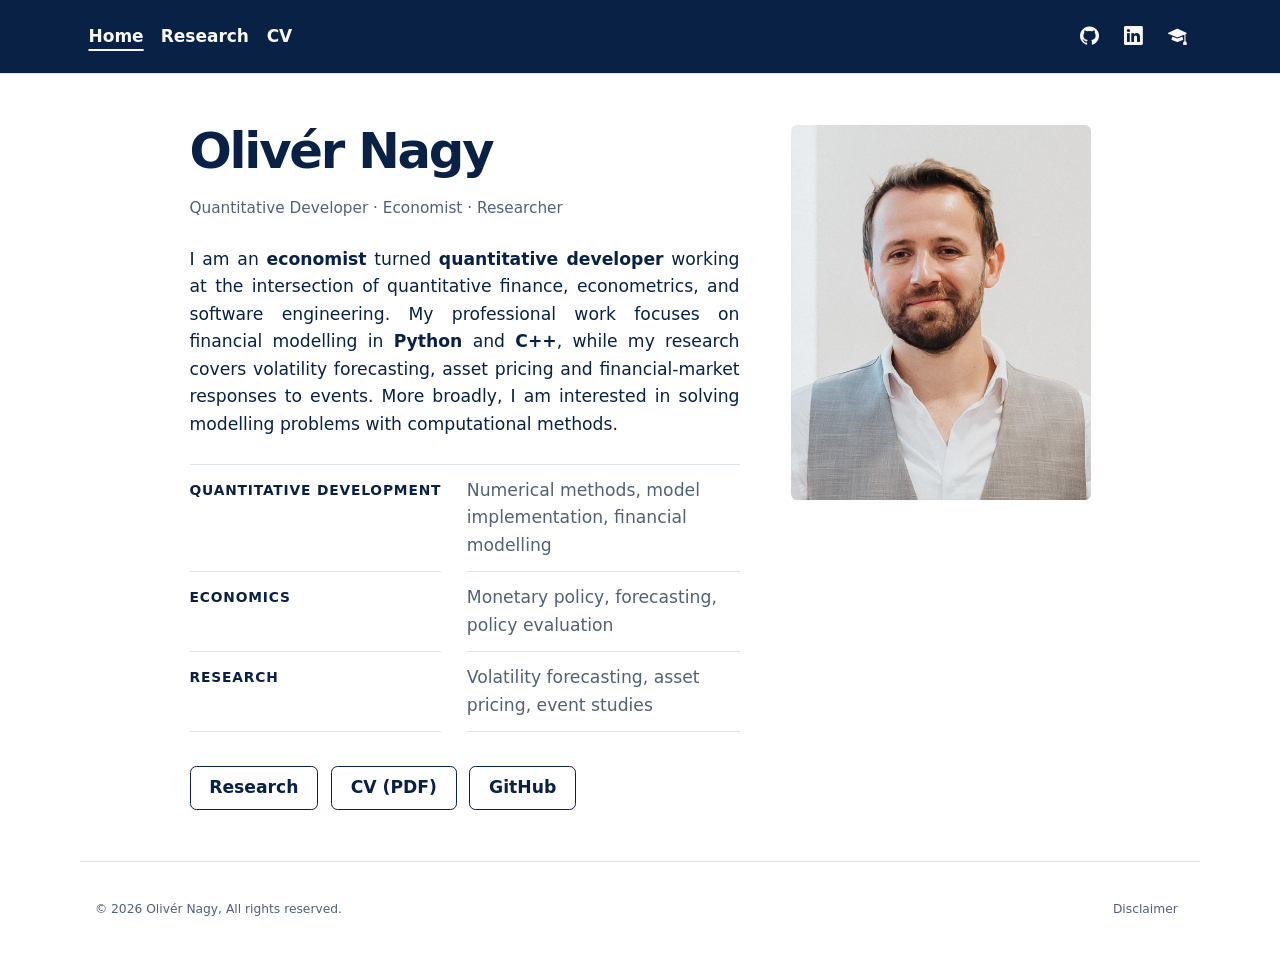
==== index.html @ 9554b564 "Built site for gh-pages" ====
<!DOCTYPE html>
<html xmlns="http://www.w3.org/1999/xhtml" lang="en" xml:lang="en"><head>

<meta charset="utf-8">
<meta name="generator" content="quarto-1.10.19">

<meta name="viewport" content="width=device-width, initial-scale=1.0, user-scalable=yes">


<title>Olivér Nagy | Quantitative Developer &amp; Economist</title>
<style>
/* Default styles provided by pandoc.
** See https://pandoc.org/MANUAL.html#variables-for-html for config info.
*/
span.smallcaps{font-variant: small-caps;}
div.columns{display: flex; gap: 1.5em;}
div.column{flex: auto;}
@media screen {
div.columns{gap: min(4vw, 1.5em);}
div.column{overflow-x: auto;}
}
div.hanging-indent{margin-left: 1.5em; text-indent: -1.5em;}
ul.task-list{list-style: none;}
ul.task-list li input[type="checkbox"] {
  width: 0.8em;
  margin: 0 0.8em 0.2em -1em; /* quarto-specific, see https://github.com/quarto-dev/quarto-cli/issues/4556 */ 
  vertical-align: middle;
}
</style>


<script src="site_libs/quarto-nav/quarto-nav.js"></script>
<script src="site_libs/quarto-nav/headroom.min.js"></script>
<link href="./images/favicon.png" rel="icon" type="image/png">
<script src="site_libs/clipboard/clipboard.min.js"></script>
<script src="site_libs/quarto-html/quarto.js" type="module"></script>
<script src="site_libs/quarto-html/tabsets/tabsets.js" type="module"></script>
<script src="site_libs/quarto-html/popper.min.js"></script>
<script src="site_libs/quarto-html/tippy.umd.min.js"></script>
<script src="site_libs/quarto-html/anchor.min.js"></script>
<link href="site_libs/quarto-html/tippy.css" rel="stylesheet">
<link href="site_libs/quarto-html/quarto-syntax-highlighting-036281043e48302f8f66bfde0e14c426.css" rel="stylesheet" id="quarto-text-highlighting-styles">
<script src="site_libs/bootstrap/bootstrap.min.js"></script>
<link href="site_libs/bootstrap/bootstrap-icons.css" rel="stylesheet">
<link href="site_libs/bootstrap/bootstrap-f3e8b009c665ebf3ce2ead5f940dc2d2.min.css" rel="stylesheet" append-hash="true" id="quarto-bootstrap" data-mode="light">
<script id="quarto-search-options" type="application/json">{
  "language": {
    "search-no-results-text": "No results",
    "search-matching-documents-text": "matching documents",
    "search-copy-link-title": "Copy link to search",
    "search-hide-matches-text": "Hide additional matches",
    "search-more-match-text": "more match in this document",
    "search-more-matches-text": "more matches in this document",
    "search-clear-button-title": "Clear",
    "search-text-placeholder": "",
    "search-detached-cancel-button-title": "Cancel",
    "search-submit-button-title": "Submit",
    "search-label": "Search"
  }
}</script>
<link rel="apple-touch-icon" href="./images/favicon.png">


</head>

<body class="nav-fixed fullcontent quarto-light">

<div id="quarto-search-results"></div>
  <header id="quarto-header" class="headroom fixed-top">
    <nav class="navbar navbar-expand-sm " data-bs-theme="dark">
      <div class="navbar-container container-fluid">
          <button class="navbar-toggler" type="button" data-bs-toggle="collapse" data-bs-target="#navbarCollapse" aria-controls="navbarCollapse" role="menu" aria-expanded="false" aria-label="Toggle navigation" onclick="if (window.quartoToggleHeadroom) { window.quartoToggleHeadroom(); }">
  <span class="navbar-toggler-icon"></span>
</button>
          <div class="collapse navbar-collapse" id="navbarCollapse">
            <ul class="navbar-nav navbar-nav-scroll me-auto">
  <li class="nav-item">
    <a class="nav-link active" href="./index.html" aria-current="page"> 
<span class="menu-text">Home</span></a>
  </li>  
  <li class="nav-item">
    <a class="nav-link" href="./research.html"> 
<span class="menu-text">Research</span></a>
  </li>  
  <li class="nav-item">
    <a class="nav-link" href="./files/oliver_nagy_cv.pdf"> 
<span class="menu-text">CV</span></a>
  </li>  
</ul>
            <ul class="navbar-nav navbar-nav-scroll ms-auto">
  <li class="nav-item compact">
    <a class="nav-link" href="https://github.com/naolipth"> <i class="bi bi-github" role="img" aria-label="GitHub">
</i> 
<span class="menu-text"></span></a>
  </li>  
  <li class="nav-item compact">
    <a class="nav-link" href="https://www.linkedin.com/in/olivernagy1/"> <i class="bi bi-linkedin" role="img" aria-label="LinkedIn">
</i> 
<span class="menu-text"></span></a>
  </li>  
  <li class="nav-item compact">
    <a class="nav-link" href="https://scholar.google.com/citations?user=aCQ6wv0AAAAJ"> <i class="bi bi-mortarboard-fill" role="img" aria-label="Google Scholar">
</i> 
<span class="menu-text"></span></a>
  </li>  
</ul>
          </div> <!-- /navcollapse -->
            <div class="quarto-navbar-tools">
</div>
      </div> <!-- /container-fluid -->
    </nav>
</header>
<!-- content -->
<div id="quarto-content" class="quarto-container page-layout-custom page-navbar">
<!-- sidebar -->
<!-- margin-sidebar -->
<!-- main -->




<div class="home-hero">
<section id="olivér-nagy" class="level1 home-hero__content">
<h1>Olivér Nagy</h1>
<div class="home-hero__role">
<p>Quantitative Developer · Economist · Researcher</p>
</div>
<p>I am an <strong>economist</strong> turned <strong>quantitative developer</strong> working at the intersection of quantitative finance, econometrics, and software engineering. My professional work focuses on financial modelling in <strong>Python</strong> and <strong>C++</strong>, while my research covers volatility forecasting, asset pricing and financial-market responses to events. More broadly, I am interested in solving modelling problems with computational methods.</p>
<div class="home-hero__focus">
<dl>
<dt>Quantitative development</dt>
<dd>
Numerical methods, model implementation, financial modelling
</dd>
<dt>Economics</dt>
<dd>
Monetary policy, forecasting, policy evaluation
</dd>
<dt>Research</dt>
<dd>
Volatility forecasting, asset pricing, event studies
</dd>
</dl>
</div>
<div class="home-hero__links">
<p><a href="./research.html">Research</a></p>
<p><a href="files/oliver_nagy_cv.pdf">CV (PDF)</a></p>
<p><a href="https://github.com/naolipth">GitHub</a></p>
</div>
</section>
<div class="home-hero__portrait">
<p><img src="images/picture_1.jpg" class="img-fluid" alt="Portrait of Olivér Nagy"></p>
</div>
</div>




<script id="quarto-html-after-body" type="application/javascript">
  window.document.addEventListener("DOMContentLoaded", function (event) {
    const icon = "";
    const anchorJS = new window.AnchorJS();
    anchorJS.options = {
      placement: 'right',
      icon: icon
    };
    anchorJS.add('.anchored');
    const isCodeAnnotation = (el) => {
      for (const clz of el.classList) {
        if (clz.startsWith('code-annotation-')) {                     
          return true;
        }
      }
      return false;
    }
    const onCopySuccess = function(e) {
      // button target
      const button = e.trigger;
      // don't keep focus
      button.blur();
      // flash "checked"
      button.classList.add('code-copy-button-checked');
      var currentTitle = button.getAttribute("title");
      button.setAttribute("title", "Copied!");
      let tooltip;
      if (window.bootstrap) {
        button.setAttribute("data-bs-toggle", "tooltip");
        button.setAttribute("data-bs-placement", "left");
        button.setAttribute("data-bs-title", "Copied!");
        tooltip = new bootstrap.Tooltip(button, 
          { trigger: "manual", 
            customClass: "code-copy-button-tooltip",
            offset: [0, -8]});
        tooltip.show();    
      }
      setTimeout(function() {
        if (tooltip) {
          tooltip.hide();
          button.removeAttribute("data-bs-title");
          button.removeAttribute("data-bs-toggle");
          button.removeAttribute("data-bs-placement");
        }
        button.setAttribute("title", currentTitle);
        button.classList.remove('code-copy-button-checked');
      }, 1000);
      // clear code selection
      e.clearSelection();
    }
    const getTextToCopy = function(trigger) {
      const outerScaffold = trigger.parentElement.cloneNode(true);
      const codeEl = outerScaffold.querySelector('code');
      for (const childEl of codeEl.children) {
        if (isCodeAnnotation(childEl)) {
          childEl.remove();
        }
      }
      return codeEl.innerText;
    }
    const clipboard = new window.ClipboardJS('.code-copy-button:not([data-in-quarto-modal])', {
      text: getTextToCopy
    });
    clipboard.on('success', onCopySuccess);
    if (window.document.getElementById('quarto-embedded-source-code-modal')) {
      const clipboardModal = new window.ClipboardJS('.code-copy-button[data-in-quarto-modal]', {
        text: getTextToCopy,
        container: window.document.getElementById('quarto-embedded-source-code-modal')
      });
      clipboardModal.on('success', onCopySuccess);
    }
      var localhostRegex = new RegExp(/^(?:http|https):\/\/localhost\:?[0-9]*\//);
      var mailtoRegex = new RegExp(/^mailto:/);
        var filterRegex = new RegExp("https:\/\/naolipth\.github\.io");
      var isInternal = (href) => {
          return filterRegex.test(href) || localhostRegex.test(href) || mailtoRegex.test(href);
      }
      // Inspect non-navigation links and adorn them if external
     var links = window.document.querySelectorAll('a[href]:not(.nav-link):not(.navbar-brand):not(.toc-action):not(.sidebar-link):not(.sidebar-item-toggle):not(.pagination-link):not(.no-external):not([aria-hidden]):not(.dropdown-item):not(.quarto-navigation-tool):not(.about-link)');
      for (var i=0; i<links.length; i++) {
        const link = links[i];
        if (!isInternal(link.href)) {
          // undo the damage that might have been done by quarto-nav.js in the case of
          // links that we want to consider external
          if (link.dataset.originalHref !== undefined) {
            link.href = link.dataset.originalHref;
          }
        }
      }
    function tippyHover(el, contentFn, onTriggerFn, onUntriggerFn) {
      const config = {
        allowHTML: true,
        maxWidth: 500,
        delay: 100,
        arrow: false,
        appendTo: function(el) {
            return el.parentElement;
        },
        interactive: true,
        interactiveBorder: 10,
        theme: 'quarto',
        placement: 'bottom-start',
      };
      if (contentFn) {
        config.content = contentFn;
      }
      if (onTriggerFn) {
        config.onTrigger = onTriggerFn;
      }
      if (onUntriggerFn) {
        config.onUntrigger = onUntriggerFn;
      }
      window.tippy(el, config); 
    }
    const noterefs = window.document.querySelectorAll('a[role="doc-noteref"]');
    for (var i=0; i<noterefs.length; i++) {
      const ref = noterefs[i];
      tippyHover(ref, function() {
        // use id or data attribute instead here
        let href = ref.getAttribute('data-footnote-href') || ref.getAttribute('href');
        try { href = new URL(href).hash; } catch {}
        const id = href.replace(/^#\/?/, "");
        const note = window.document.getElementById(id);
        if (note) {
          return note.innerHTML;
        } else {
          return "";
        }
      });
    }
    const xrefs = window.document.querySelectorAll('a.quarto-xref');
    const processXRef = (id, note) => {
      // Strip column container classes
      const stripColumnClz = (el) => {
        el.classList.remove("page-full", "page-columns");
        if (el.children) {
          for (const child of el.children) {
            stripColumnClz(child);
          }
        }
      }
      stripColumnClz(note)
      if (id === null || id.startsWith('sec-')) {
        // Special case sections, only their first couple elements
        const container = document.createElement("div");
        if (note.children && note.children.length > 2) {
          container.appendChild(note.children[0].cloneNode(true));
          for (let i = 1; i < note.children.length; i++) {
            const child = note.children[i];
            if (child.tagName === "P" && child.innerText === "") {
              continue;
            } else {
              container.appendChild(child.cloneNode(true));
              break;
            }
          }
          if (window.Quarto?.typesetMath) {
            window.Quarto.typesetMath(container);
          }
          return container.innerHTML
        } else {
          if (window.Quarto?.typesetMath) {
            window.Quarto.typesetMath(note);
          }
          return note.innerHTML;
        }
      } else {
        // Remove any anchor links if they are present
        const anchorLink = note.querySelector('a.anchorjs-link');
        if (anchorLink) {
          anchorLink.remove();
        }
        if (window.Quarto?.typesetMath) {
          window.Quarto.typesetMath(note);
        }
        if (note.classList.contains("callout")) {
          return note.outerHTML;
        } else {
          return note.innerHTML;
        }
      }
    }
    for (var i=0; i<xrefs.length; i++) {
      const xref = xrefs[i];
      tippyHover(xref, undefined, function(instance) {
        instance.disable();
        let url = xref.getAttribute('href');
        let hash = undefined; 
        if (url.startsWith('#')) {
          hash = url;
        } else {
          try { hash = new URL(url).hash; } catch {}
        }
        if (hash) {
          const id = hash.replace(/^#\/?/, "");
          const note = window.document.getElementById(id);
          if (note !== null) {
            try {
              const html = processXRef(id, note.cloneNode(true));
              instance.setContent(html);
            } finally {
              instance.enable();
              instance.show();
            }
          } else {
            // See if we can fetch this
            fetch(url.split('#')[0])
            .then(res => res.text())
            .then(html => {
              const parser = new DOMParser();
              const htmlDoc = parser.parseFromString(html, "text/html");
              const note = htmlDoc.getElementById(id);
              if (note !== null) {
                const html = processXRef(id, note);
                instance.setContent(html);
              } 
            }).finally(() => {
              instance.enable();
              instance.show();
            });
          }
        } else {
          // See if we can fetch a full url (with no hash to target)
          // This is a special case and we should probably do some content thinning / targeting
          fetch(url)
          .then(res => res.text())
          .then(html => {
            const parser = new DOMParser();
            const htmlDoc = parser.parseFromString(html, "text/html");
            const note = htmlDoc.querySelector('main.content');
            if (note !== null) {
              // This should only happen for chapter cross references
              // (since there is no id in the URL)
              // remove the first header
              if (note.children.length > 0 && note.children[0].tagName === "HEADER") {
                note.children[0].remove();
              }
              const html = processXRef(null, note);
              instance.setContent(html);
            } 
          }).finally(() => {
            instance.enable();
            instance.show();
          });
        }
      }, function(instance) {
      });
    }
        let selectedAnnoteEl;
        const selectorForAnnotation = ( cell, annotation) => {
          let cellAttr = 'data-code-cell="' + cell + '"';
          let lineAttr = 'data-code-annotation="' +  annotation + '"';
          const selector = 'span[' + cellAttr + '][' + lineAttr + ']';
          return selector;
        }
        const selectCodeLines = (annoteEl) => {
          const doc = window.document;
          const targetCell = annoteEl.getAttribute("data-target-cell");
          const targetAnnotation = annoteEl.getAttribute("data-target-annotation");
          const annoteSpan = window.document.querySelector(selectorForAnnotation(targetCell, targetAnnotation));
          const lines = annoteSpan.getAttribute("data-code-lines").split(",");
          const lineIds = lines.map((line) => {
            return targetCell + "-" + line;
          })
          let top = null;
          let height = null;
          let parent = null;
          if (lineIds.length > 0) {
              //compute the position of the single el (top and bottom and make a div)
              const el = window.document.getElementById(lineIds[0]);
              top = el.offsetTop;
              height = el.offsetHeight;
              parent = el.parentElement.parentElement;
            if (lineIds.length > 1) {
              const lastEl = window.document.getElementById(lineIds[lineIds.length - 1]);
              const bottom = lastEl.offsetTop + lastEl.offsetHeight;
              height = bottom - top;
            }
            if (top !== null && height !== null && parent !== null) {
              // cook up a div (if necessary) and position it 
              let div = window.document.getElementById("code-annotation-line-highlight");
              if (div === null) {
                div = window.document.createElement("div");
                div.setAttribute("id", "code-annotation-line-highlight");
                div.style.position = 'absolute';
                parent.appendChild(div);
              }
              div.style.top = top - 2 + "px";
              div.style.height = height + 4 + "px";
              div.style.left = 0;
              let gutterDiv = window.document.getElementById("code-annotation-line-highlight-gutter");
              if (gutterDiv === null) {
                gutterDiv = window.document.createElement("div");
                gutterDiv.setAttribute("id", "code-annotation-line-highlight-gutter");
                gutterDiv.style.position = 'absolute';
                const codeCell = window.document.getElementById(targetCell);
                const gutter = codeCell.querySelector('.code-annotation-gutter');
                gutter.appendChild(gutterDiv);
              }
              gutterDiv.style.top = top - 2 + "px";
              gutterDiv.style.height = height + 4 + "px";
            }
            selectedAnnoteEl = annoteEl;
          }
        };
        const unselectCodeLines = () => {
          const elementsIds = ["code-annotation-line-highlight", "code-annotation-line-highlight-gutter"];
          elementsIds.forEach((elId) => {
            const div = window.document.getElementById(elId);
            if (div) {
              div.remove();
            }
          });
          selectedAnnoteEl = undefined;
        };
          // Handle positioning of the toggle
      window.addEventListener(
        "resize",
        throttle(() => {
          elRect = undefined;
          if (selectedAnnoteEl) {
            selectCodeLines(selectedAnnoteEl);
          }
        }, 10)
      );
      function throttle(fn, ms) {
      let throttle = false;
      let timer;
        return (...args) => {
          if(!throttle) { // first call gets through
              fn.apply(this, args);
              throttle = true;
          } else { // all the others get throttled
              if(timer) clearTimeout(timer); // cancel #2
              timer = setTimeout(() => {
                fn.apply(this, args);
                timer = throttle = false;
              }, ms);
          }
        };
      }
        // Attach click handler to the DT
        const annoteDls = window.document.querySelectorAll('dt[data-target-cell]');
        for (const annoteDlNode of annoteDls) {
          annoteDlNode.addEventListener('click', (event) => {
            const clickedEl = event.target;
            if (clickedEl !== selectedAnnoteEl) {
              unselectCodeLines();
              const activeEl = window.document.querySelector('dt[data-target-cell].code-annotation-active');
              if (activeEl) {
                activeEl.classList.remove('code-annotation-active');
              }
              selectCodeLines(clickedEl);
              clickedEl.classList.add('code-annotation-active');
            } else {
              // Unselect the line
              unselectCodeLines();
              clickedEl.classList.remove('code-annotation-active');
            }
          });
        }
    const findCites = (el) => {
      const parentEl = el.parentElement;
      if (parentEl) {
        const cites = parentEl.dataset.cites;
        if (cites) {
          return {
            el,
            cites: cites.split(' ')
          };
        } else {
          return findCites(el.parentElement)
        }
      } else {
        return undefined;
      }
    };
    var bibliorefs = window.document.querySelectorAll('a[role="doc-biblioref"]');
    for (var i=0; i<bibliorefs.length; i++) {
      const ref = bibliorefs[i];
      const citeInfo = findCites(ref);
      if (citeInfo) {
        tippyHover(citeInfo.el, function() {
          var popup = window.document.createElement('div');
          citeInfo.cites.forEach(function(cite) {
            var citeDiv = window.document.createElement('div');
            citeDiv.classList.add('hanging-indent');
            citeDiv.classList.add('csl-entry');
            var biblioDiv = window.document.getElementById('ref-' + cite);
            if (biblioDiv) {
              citeDiv.innerHTML = biblioDiv.innerHTML;
            }
            popup.appendChild(citeDiv);
          });
          return popup.innerHTML;
        });
      }
    }
  });
  </script>
</div> <!-- /content -->
<footer class="footer">
  <div class="nav-footer">
    <div class="nav-footer-left">
<p>© <span id="copyright-year"></span> Olivér Nagy, All rights reserved.</p>
</div>   
    <div class="nav-footer-center">
      &nbsp;
    </div>
    <div class="nav-footer-right">
      <ul class="footer-items list-unstyled">
    <li class="nav-item">
    <a class="nav-link" href="./disclaimer.html">
<p>Disclaimer</p>
</a>
  </li>  
</ul>
    </div>
  </div>
</footer>
<script>
  document.getElementById("copyright-year").textContent =
    new Date().getFullYear();
</script>




</body></html>
---- site_libs/quarto-html/tippy.css ----
.tippy-box[data-animation=fade][data-state=hidden]{opacity:0}[data-tippy-root]{max-width:calc(100vw - 10px)}.tippy-box{position:relative;background-color:#333;color:#fff;border-radius:4px;font-size:14px;line-height:1.4;white-space:normal;outline:0;transition-property:transform,visibility,opacity}.tippy-box[data-placement^=top]>.tippy-arrow{bottom:0}.tippy-box[data-placement^=top]>.tippy-arrow:before{bottom:-7px;left:0;border-width:8px 8px 0;border-top-color:initial;transform-origin:center top}.tippy-box[data-placement^=bottom]>.tippy-arrow{top:0}.tippy-box[data-placement^=bottom]>.tippy-arrow:before{top:-7px;left:0;border-width:0 8px 8px;border-bottom-color:initial;transform-origin:center bottom}.tippy-box[data-placement^=left]>.tippy-arrow{right:0}.tippy-box[data-placement^=left]>.tippy-arrow:before{border-width:8px 0 8px 8px;border-left-color:initial;right:-7px;transform-origin:center left}.tippy-box[data-placement^=right]>.tippy-arrow{left:0}.tippy-box[data-placement^=right]>.tippy-arrow:before{left:-7px;border-width:8px 8px 8px 0;border-right-color:initial;transform-origin:center right}.tippy-box[data-inertia][data-state=visible]{transition-timing-function:cubic-bezier(.54,1.5,.38,1.11)}.tippy-arrow{width:16px;height:16px;color:#333}.tippy-arrow:before{content:"";position:absolute;border-color:transparent;border-style:solid}.tippy-content{position:relative;padding:5px 9px;z-index:1}
---- site_libs/quarto-html/quarto-syntax-highlighting-036281043e48302f8f66bfde0e14c426.css ----
/* quarto syntax highlight colors */
:root {
  --quarto-hl-ot-color: #003B4F;
  --quarto-hl-at-color: #657422;
  --quarto-hl-ss-color: #20794D;
  --quarto-hl-an-color: #5E5E5E;
  --quarto-hl-fu-color: #4758AB;
  --quarto-hl-st-color: #20794D;
  --quarto-hl-cf-color: #003B4F;
  --quarto-hl-op-color: #5E5E5E;
  --quarto-hl-er-color: #AD0000;
  --quarto-hl-bn-color: #AD0000;
  --quarto-hl-al-color: #AD0000;
  --quarto-hl-va-color: #111111;
  --quarto-hl-bu-color: inherit;
  --quarto-hl-ex-color: inherit;
  --quarto-hl-pp-color: #AD0000;
  --quarto-hl-in-color: #5E5E5E;
  --quarto-hl-vs-color: #20794D;
  --quarto-hl-wa-color: #5E5E5E;
  --quarto-hl-do-color: #5E5E5E;
  --quarto-hl-im-color: #00769E;
  --quarto-hl-ch-color: #20794D;
  --quarto-hl-dt-color: #AD0000;
  --quarto-hl-fl-color: #AD0000;
  --quarto-hl-co-color: #5E5E5E;
  --quarto-hl-cv-color: #5E5E5E;
  --quarto-hl-cn-color: #8f5902;
  --quarto-hl-sc-color: #5E5E5E;
  --quarto-hl-dv-color: #AD0000;
  --quarto-hl-kw-color: #003B4F;
}

/* other quarto variables */
:root {
  --quarto-font-monospace: "SFMono-Regular", Consolas, "Liberation Mono", monospace;
}

/* syntax highlight based on Pandoc's rules */
pre > code.sourceCode > span {
  color: #003B4F;
}

code.sourceCode > span {
  color: #003B4F;
}

div.sourceCode,
div.sourceCode pre.sourceCode {
  color: #003B4F;
}

/* Normal */
code span {
  color: #003B4F;
}

/* Alert */
code span.al {
  color: #AD0000;
  font-style: inherit;
}

/* Annotation */
code span.an {
  color: #5E5E5E;
  font-style: inherit;
}

/* Attribute */
code span.at {
  color: #657422;
  font-style: inherit;
}

/* BaseN */
code span.bn {
  color: #AD0000;
  font-style: inherit;
}

/* BuiltIn */
code span.bu {
  font-style: inherit;
}

/* ControlFlow */
code span.cf {
  color: #003B4F;
  font-weight: bold;
  font-style: inherit;
}

/* Char */
code span.ch {
  color: #20794D;
  font-style: inherit;
}

/* Constant */
code span.cn {
  color: #8f5902;
  font-style: inherit;
}

/* Comment */
code span.co {
  color: #5E5E5E;
  font-style: inherit;
}

/* CommentVar */
code span.cv {
  color: #5E5E5E;
  font-style: italic;
}

/* Documentation */
code span.do {
  color: #5E5E5E;
  font-style: italic;
}

/* DataType */
code span.dt {
  color: #AD0000;
  font-style: inherit;
}

/* DecVal */
code span.dv {
  color: #AD0000;
  font-style: inherit;
}

/* Error */
code span.er {
  color: #AD0000;
  font-style: inherit;
}

/* Extension */
code span.ex {
  font-style: inherit;
}

/* Float */
code span.fl {
  color: #AD0000;
  font-style: inherit;
}

/* Function */
code span.fu {
  color: #4758AB;
  font-style: inherit;
}

/* Import */
code span.im {
  color: #00769E;
  font-style: inherit;
}

/* Information */
code span.in {
  color: #5E5E5E;
  font-style: inherit;
}

/* Keyword */
code span.kw {
  color: #003B4F;
  font-weight: bold;
  font-style: inherit;
}

/* Operator */
code span.op {
  color: #5E5E5E;
  font-style: inherit;
}

/* Other */
code span.ot {
  color: #003B4F;
  font-style: inherit;
}

/* Preprocessor */
code span.pp {
  color: #AD0000;
  font-style: inherit;
}

/* SpecialChar */
code span.sc {
  color: #5E5E5E;
  font-style: inherit;
}

/* SpecialString */
code span.ss {
  color: #20794D;
  font-style: inherit;
}

/* String */
code span.st {
  color: #20794D;
  font-style: inherit;
}

/* Variable */
code span.va {
  color: #111111;
  font-style: inherit;
}

/* VerbatimString */
code span.vs {
  color: #20794D;
  font-style: inherit;
}

/* Warning */
code span.wa {
  color: #5E5E5E;
  font-style: italic;
}

.prevent-inlining {
  content: "</";
}

/*# sourceMappingURL=8d3e5ae27f78fb10b44740ce85f519a3.css.map */
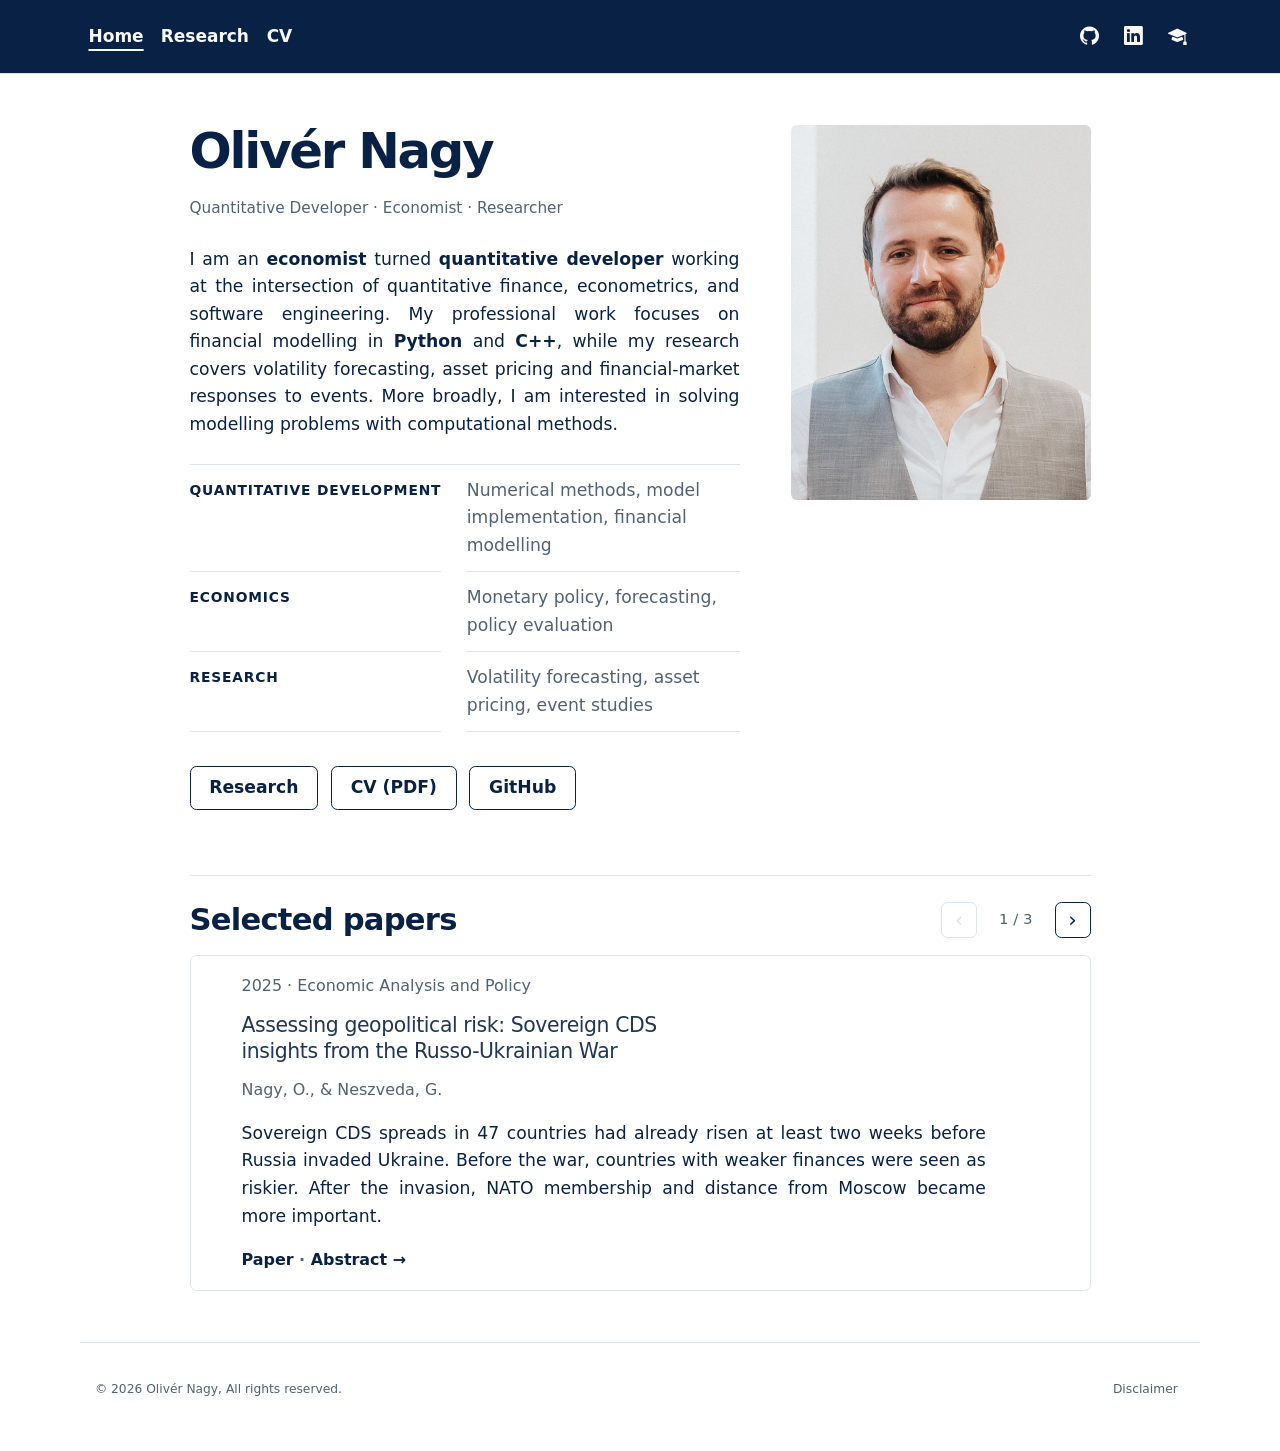
==== commit ae08f42b: "Built site for gh-pages" ====
--- a/index.html
+++ b/index.html
@@ -42,7 +42,7 @@
 <link href="site_libs/quarto-html/quarto-syntax-highlighting-036281043e48302f8f66bfde0e14c426.css" rel="stylesheet" id="quarto-text-highlighting-styles">
 <script src="site_libs/bootstrap/bootstrap.min.js"></script>
 <link href="site_libs/bootstrap/bootstrap-icons.css" rel="stylesheet">
-<link href="site_libs/bootstrap/bootstrap-f3e8b009c665ebf3ce2ead5f940dc2d2.min.css" rel="stylesheet" append-hash="true" id="quarto-bootstrap" data-mode="light">
+<link href="site_libs/bootstrap/bootstrap-16c7cebd8f041293cda33dd1f3eb3cd8.min.css" rel="stylesheet" append-hash="true" id="quarto-bootstrap" data-mode="light">
 <script id="quarto-search-options" type="application/json">{
   "language": {
     "search-no-results-text": "No results",
@@ -151,6 +151,85 @@
 <div class="home-hero__portrait">
 <p><img src="images/picture_1.jpg" class="img-fluid" alt="Portrait of Olivér Nagy"></p>
 </div>
+</div>
+<div id="selected-publications">
+<section class="selected-research" aria-roledescription="carousel" aria-labelledby="selected-research-title">
+<div class="selected-research__header">
+<h2 id="selected-research-title" class="selected-research__title">Selected papers</h2>
+<div class="selected-research__controls" hidden="">
+<button type="button" class="selected-research__step" aria-label="Previous paper" disabled="">‹</button>
+<span class="selected-research__count" aria-live="polite">1 / 3</span>
+<button type="button" class="selected-research__step" aria-label="Next paper">›</button>
+</div>
+</div>
+<div class="selected-research__track" tabindex="0" aria-label="Papers">
+<div class="selected-paper" role="group" aria-roledescription="slide" aria-label="1 of 3">
+<p class="selected-paper__meta">2025 · Economic Analysis and Policy</p>
+<h3 class="selected-paper__title"><a href="https://doi.org/10.1016/j.eap.2025.02.027">Assessing
+geopolitical risk: Sovereign <span>CDS</span> insights from the
+<span>Russo-Ukrainian War</span></a></h3>
+<p class="selected-paper__authors">Nagy, O., &amp; Neszveda, G.</p>
+<div class="selected-paper__summary"><p>Sovereign CDS spreads in 47 countries had already risen at least two
+weeks before Russia invaded Ukraine. Before the war, countries with
+weaker finances were seen as riskier. After the invasion, NATO
+membership and distance from Moscow became more important.</p></div>
+<p class="selected-paper__links"><a href="https://doi.org/10.1016/j.eap.2025.02.027">Paper</a><span aria-hidden="true"> · </span><a href="research.html?open=abstract#pub-nagy2025geopolitical">Abstract →</a></p>
+</div>
+<div class="selected-paper" role="group" aria-roledescription="slide" aria-label="2 of 3">
+<p class="selected-paper__meta">2025 · Financial and Economic Review</p>
+<h3 class="selected-paper__title"><a href="https://doi.org/10.33893/FER.24.3.52">Inflation and
+uncertainty: Evidence from <span class="nocase">GARCH-MIDAS-in-Mean</span> modelling</a></h3>
+<p class="selected-paper__authors">Chen, C., Barkó, T., &amp; Nagy, O.</p>
+<div class="selected-paper__summary"><p>Does higher inflation make it harder to predict what will happen
+next? In the UK, long-term uncertainty is more important than short-term
+ups and downs. Sudden jumps in inflation have little effect on
+short-term uncertainty.</p></div>
+<p class="selected-paper__links"><a href="https://doi.org/10.33893/FER.24.3.52">Paper</a><span aria-hidden="true"> · </span><a href="research.html?open=abstract#pub-chen2025inflation">Abstract →</a></p>
+</div>
+<div class="selected-paper" role="group" aria-roledescription="slide" aria-label="3 of 3">
+<p class="selected-paper__meta">2023 · Finance Research Letters</p>
+<h3 class="selected-paper__title"><a href="https://doi.org/10.1016/j.frl.2023.104301">Expect the
+unexpected: Did the equity markets anticipate the <span>Russo-Ukrainian
+War</span>?</a></h3>
+<p class="selected-paper__authors">Granát, M. P., Lehmann, K., Nagy, O., &amp; Neszveda, G.</p>
+<div class="selected-paper__summary"><p>Equity markets exhibited reactions to the Russian invasion of Ukraine
+at least 50 days prior to the event. Among the 62 observed markets, only
+approximately one-third of the available information was built into the
+stock prices on the day of the invasion.</p></div>
+<p class="selected-paper__links"><a href="https://doi.org/10.1016/j.frl.2023.104301">Paper</a><span aria-hidden="true"> · </span><a href="research.html?open=abstract#pub-granat2023expect">Abstract →</a></p>
+</div>
+</div>
+</section>
+<script>
+// Home page: steps the Selected papers row one card at a time.
+document.querySelectorAll('.selected-research').forEach((section) => {
+  const track = section.querySelector('.selected-research__track');
+  const cards = track.children;
+  if (cards.length < 2) return;
+  const [prev, next] = section.querySelectorAll('.selected-research__step');
+  const count = section.querySelector('.selected-research__count');
+  const behavior = matchMedia('(prefers-reduced-motion: reduce)').matches ? 'auto' : 'smooth';
+  // One step is a card's width plus the gap.
+  const step = () => cards[1].offsetLeft - cards[0].offsetLeft;
+
+  // Counter and buttons follow the scroll position, whether stepped, swiped or tabbed.
+  const update = () => {
+    const i = Math.round(track.scrollLeft / step());
+    count.textContent = `${i + 1} / ${cards.length}`;
+    prev.disabled = i === 0;
+    next.disabled = i === cards.length - 1;
+  };
+
+  prev.addEventListener('click', () => track.scrollBy({left: -step(), behavior}));
+  next.addEventListener('click', () => track.scrollBy({left: step(), behavior}));
+  track.addEventListener('scroll', update, {passive: true});
+
+  // Controls appear, and the scrollbar hides, only once this has run.
+  section.classList.add('is-enhanced');
+  section.querySelector('.selected-research__controls').hidden = false;
+  update();
+});
+</script>
 </div>
 
 
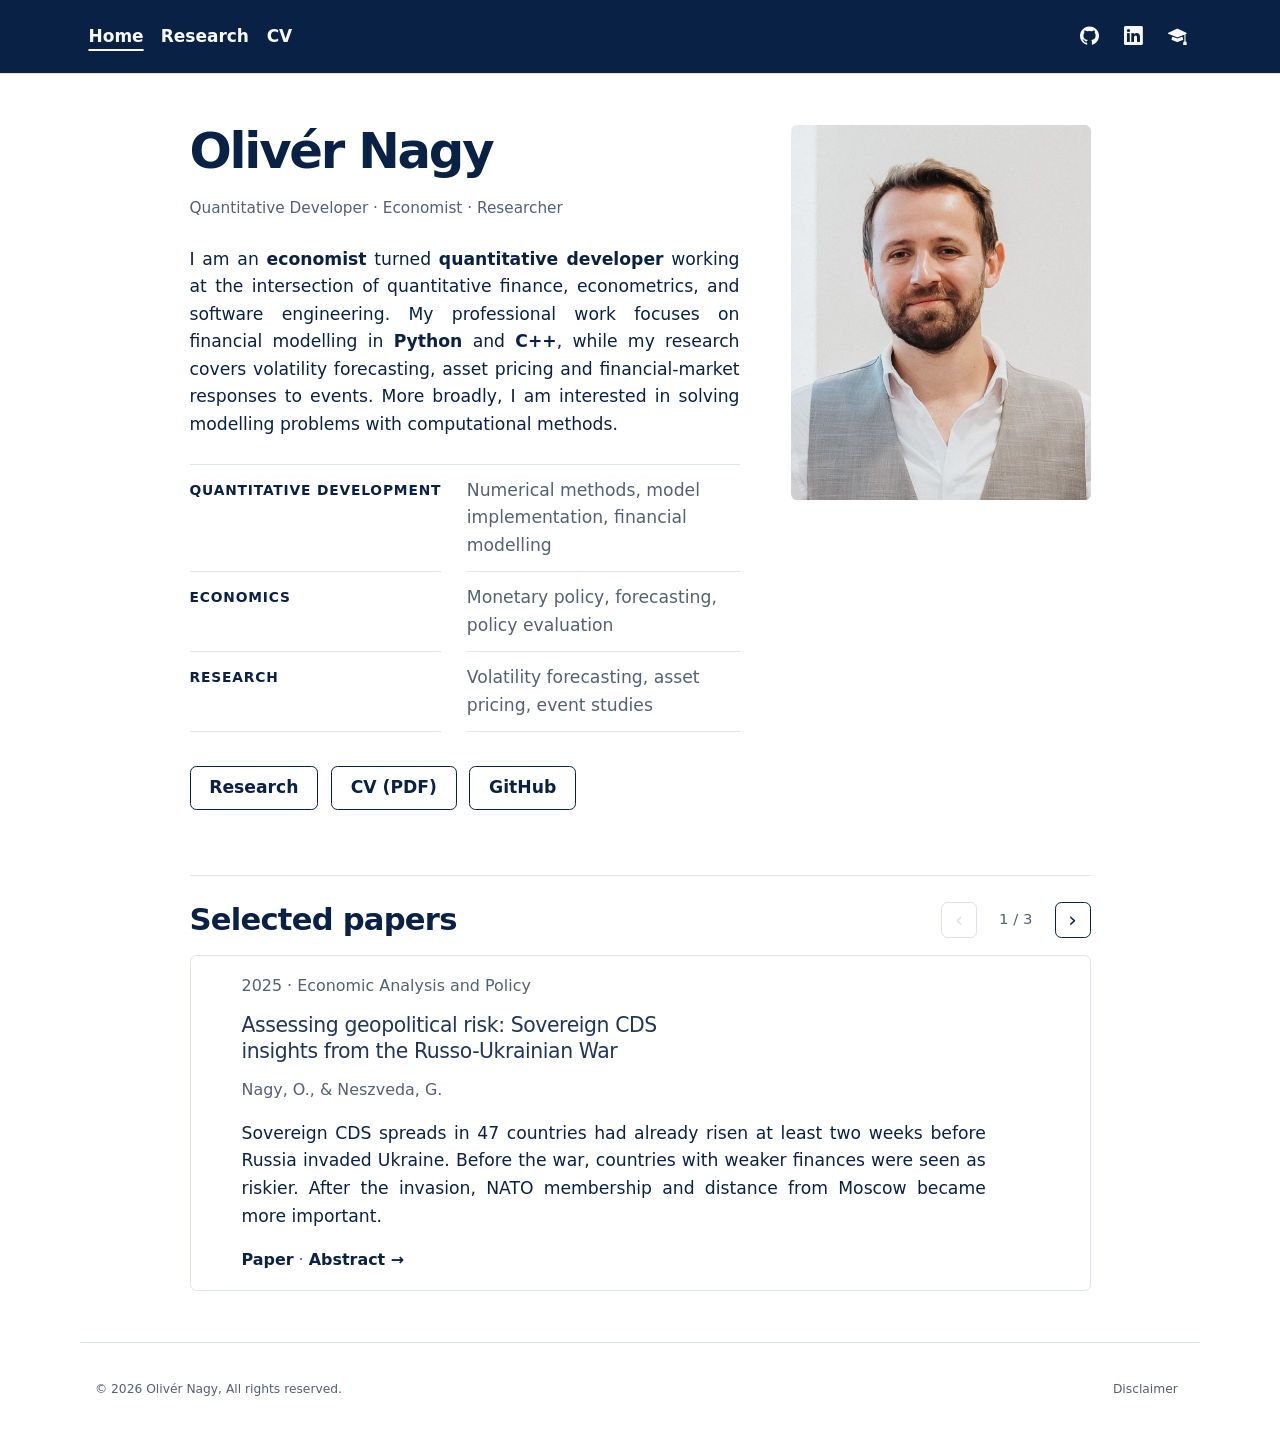
==== commit ee5c1c67: "Built site for gh-pages" ====
--- a/index.html
+++ b/index.html
@@ -42,7 +42,7 @@
 <link href="site_libs/quarto-html/quarto-syntax-highlighting-036281043e48302f8f66bfde0e14c426.css" rel="stylesheet" id="quarto-text-highlighting-styles">
 <script src="site_libs/bootstrap/bootstrap.min.js"></script>
 <link href="site_libs/bootstrap/bootstrap-icons.css" rel="stylesheet">
-<link href="site_libs/bootstrap/bootstrap-16c7cebd8f041293cda33dd1f3eb3cd8.min.css" rel="stylesheet" append-hash="true" id="quarto-bootstrap" data-mode="light">
+<link href="site_libs/bootstrap/bootstrap-f074195122822693b2204e27f673f1d7.min.css" rel="stylesheet" append-hash="true" id="quarto-bootstrap" data-mode="light">
 <script id="quarto-search-options" type="application/json">{
   "language": {
     "search-no-results-text": "No results",
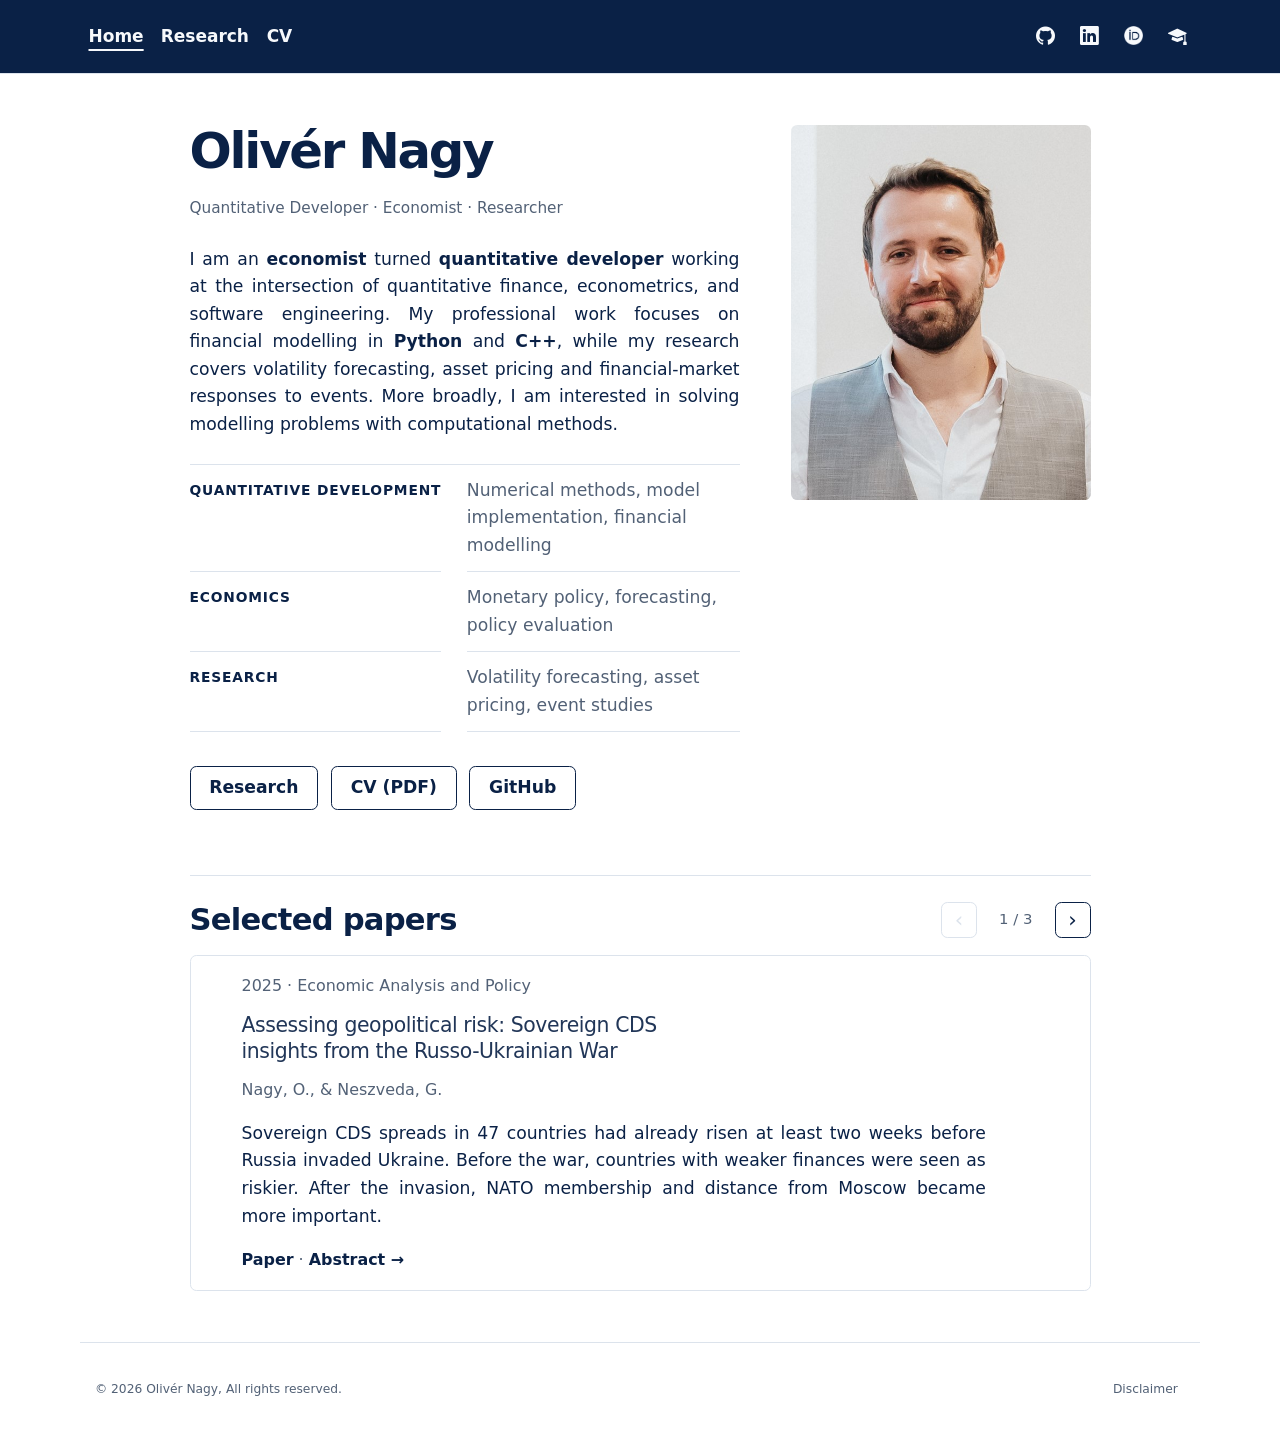
==== commit 05e262fc: "Built site for gh-pages" ====
--- a/index.html
+++ b/index.html
@@ -42,7 +42,7 @@
 <link href="site_libs/quarto-html/quarto-syntax-highlighting-036281043e48302f8f66bfde0e14c426.css" rel="stylesheet" id="quarto-text-highlighting-styles">
 <script src="site_libs/bootstrap/bootstrap.min.js"></script>
 <link href="site_libs/bootstrap/bootstrap-icons.css" rel="stylesheet">
-<link href="site_libs/bootstrap/bootstrap-f074195122822693b2204e27f673f1d7.min.css" rel="stylesheet" append-hash="true" id="quarto-bootstrap" data-mode="light">
+<link href="site_libs/bootstrap/bootstrap-d47755c80f7d7a60f3ae0c9496d26828.min.css" rel="stylesheet" append-hash="true" id="quarto-bootstrap" data-mode="light">
 <script id="quarto-search-options" type="application/json">{
   "language": {
     "search-no-results-text": "No results",
@@ -95,6 +95,11 @@
   </li>  
   <li class="nav-item compact">
     <a class="nav-link" href="https://www.linkedin.com/in/olivernagy1/"> <i class="bi bi-linkedin" role="img" aria-label="LinkedIn">
+</i> 
+<span class="menu-text"></span></a>
+  </li>  
+  <li class="nav-item compact">
+    <a class="nav-link" href="https://orcid.org/0009-0003-7404-8568"> <i class="bi bi-orcid" role="img" aria-label="ORCID">
 </i> 
 <span class="menu-text"></span></a>
   </li>  
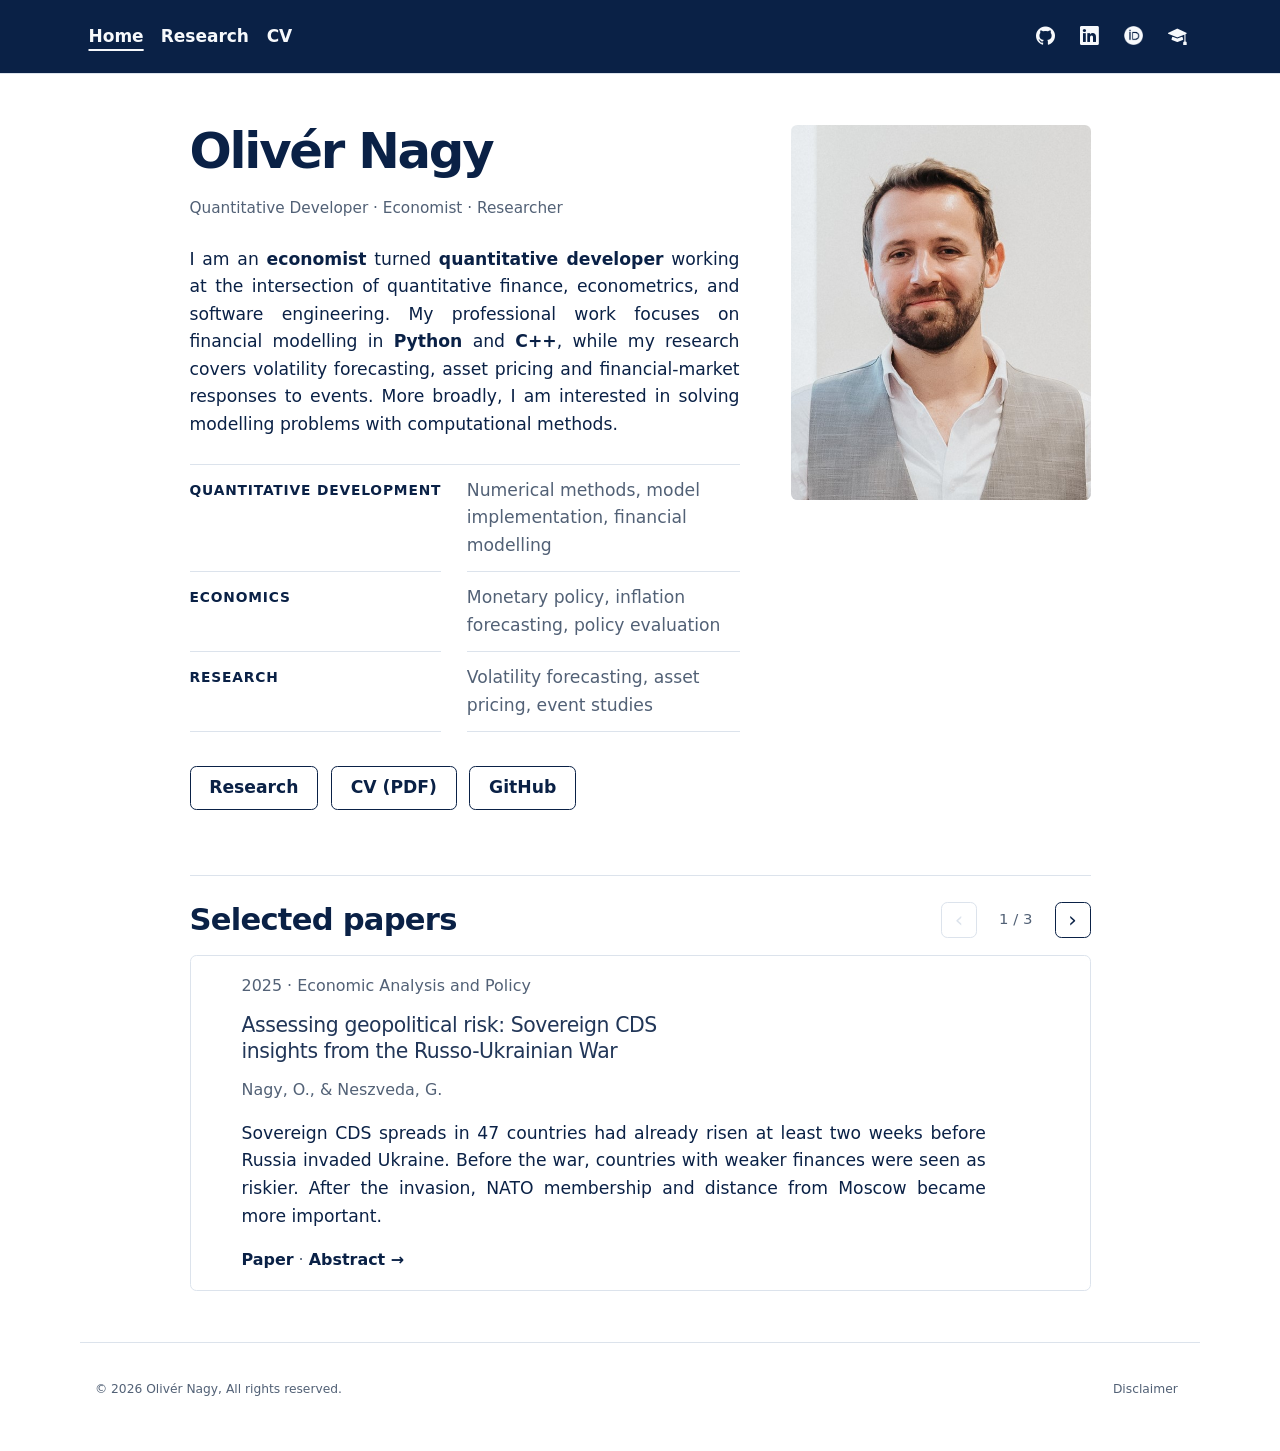
==== commit fadc7017: "Built site for gh-pages" ====
--- a/index.html
+++ b/index.html
@@ -42,7 +42,7 @@
 <link href="site_libs/quarto-html/quarto-syntax-highlighting-036281043e48302f8f66bfde0e14c426.css" rel="stylesheet" id="quarto-text-highlighting-styles">
 <script src="site_libs/bootstrap/bootstrap.min.js"></script>
 <link href="site_libs/bootstrap/bootstrap-icons.css" rel="stylesheet">
-<link href="site_libs/bootstrap/bootstrap-d47755c80f7d7a60f3ae0c9496d26828.min.css" rel="stylesheet" append-hash="true" id="quarto-bootstrap" data-mode="light">
+<link href="site_libs/bootstrap/bootstrap-60f9aa99407b44d3cca1d549e704568d.min.css" rel="stylesheet" append-hash="true" id="quarto-bootstrap" data-mode="light">
 <script id="quarto-search-options" type="application/json">{
   "language": {
     "search-no-results-text": "No results",
@@ -139,7 +139,7 @@
 </dd>
 <dt>Economics</dt>
 <dd>
-Monetary policy, forecasting, policy evaluation
+Monetary policy, inflation forecasting, policy evaluation
 </dd>
 <dt>Research</dt>
 <dd>
@@ -313,7 +313,7 @@
     }
       var localhostRegex = new RegExp(/^(?:http|https):\/\/localhost\:?[0-9]*\//);
       var mailtoRegex = new RegExp(/^mailto:/);
-        var filterRegex = new RegExp("https:\/\/naolipth\.github\.io");
+        var filterRegex = new RegExp("https:\/\/olivernagy\.eu");
       var isInternal = (href) => {
           return filterRegex.test(href) || localhostRegex.test(href) || mailtoRegex.test(href);
       }
